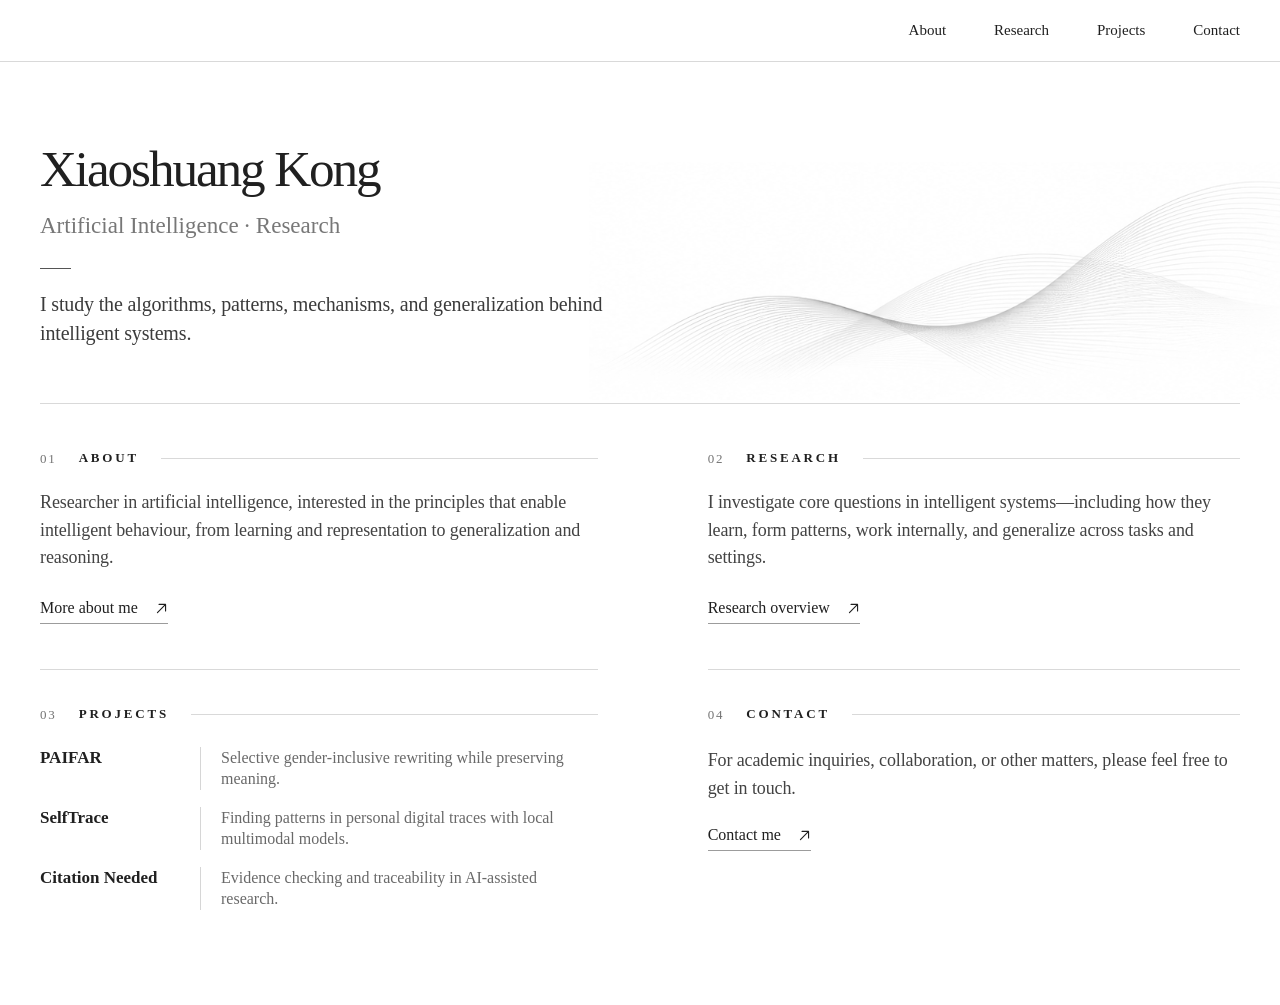
==== index.html @ 037ba8b3 "fix style" ====
<!DOCTYPE html>
<html lang="en">
<head>
  <meta charset="UTF-8">
  <meta name="viewport" content="width=device-width, initial-scale=1">
  <meta name="color-scheme" content="light">
  <meta name="theme-color" content="#ffffff">
  <meta name="description" content="Xiaoshuang Kong — Artificial Intelligence researcher interested in reasoning, learning, optimisation, and the mechanisms behind intelligent systems.">
  <meta property="og:title" content="Xiaoshuang Kong — AI Research">
  <meta property="og:description" content="Algorithms, learning, reasoning, and generalization.">
  <meta property="og:type" content="website">
  <meta property="og:url" content="https://xskongai.github.io/">
  <link rel="canonical" href="https://xskongai.github.io/">
  <title>Xiaoshuang Kong · AI Research</title>
  <style>
    /* One-file Github Pages site. Visual design follows the supplied reference. */
    :root { color-scheme: light; --ink:#202020; --soft:#606060; --muted:#858585; --line:#d9d9d9; --inner:1400px; }
    *, *::before, *::after { box-sizing: border-box; }
    html { scroll-behavior:smooth; scroll-padding-top:86px; }
    body { margin:0; background:#fff; color:var(--ink); font-family:Georgia,"Times New Roman",Times,serif; -webkit-font-smoothing:antialiased; }
    a { color:inherit; text-decoration:none; }
    a:focus-visible { outline:2px solid #888; outline-offset:5px; }
    .shell { width:min(var(--inner),calc(100% - 80px)); margin-inline:auto; }
    .skip { position:absolute; z-index:10; top:-60px; left:20px; padding:8px 14px; background:#222; color:white; }
    .skip:focus {top:15px;}
    .header { border-bottom:1px solid var(--line); background:#fff; }
    .header-inner { min-height:61px; display:flex; align-items:center; justify-content:space-between; gap:32px; }
    .brand { font-size:19px; line-height:1.25; letter-spacing:-.026em; white-space:nowrap; }
    .nav { display:flex; align-items:center; gap:48px; }
    .nav a { font-size:15px; line-height:1.3; transition:color .15s ease; }
    .nav a:hover,.plain-link:hover { color:#777; }
    .hero { position:relative; isolation:isolate; height:341px; overflow:visible; padding-top:81px; }
    .hero-content { position:relative; z-index:1; max-width:620px; }
    .hero h1 { margin:0 0 15px; font-size:clamp(43px,4vw,54px); line-height:1.03; letter-spacing:-.041em; font-weight:400; }
    .hero-subtitle { margin:0; color:#777; font-size:23px; line-height:1.32; }
    .hero-stroke { display:block; width:31px; border-top:1px solid #555; margin:27px 0 21px; }
    .hero-description { margin:0; max-width:600px; font-size:20px; line-height:1.47; letter-spacing:-.008em; color:#3b3b3b; }
    .hero-art { position:absolute; pointer-events:none; z-index:0; width:54vw; right:calc(50% - 50vw); bottom:3px; }
    .hero-art img { width:100%; height:auto; display:block; }
    .overview { display:grid; grid-template-columns:minmax(0,1fr) minmax(0,1fr); column-gap:110px; grid-template-columns:minmax(0,1.0476fr) minmax(0,1fr); border-top:1px solid var(--line); }
    .section { min-width:0; border-bottom:1px solid var(--line); padding:44px 0 42px; min-height:266px; scroll-margin-top:30px; }
    .section-heading { display:flex; gap:22px; align-items:center; margin:0 0 21px; min-height:20px; }
    .section-number { font-size:13px; letter-spacing:.14em; color:#747474; font-weight:400; line-height:1; white-space:nowrap; }
    .section-title { font-size:13px; letter-spacing:.215em; font-weight:600; line-height:1.5; white-space:nowrap; }
    .section-rule { height:1px; background:var(--line); flex:1; min-width:15px; }
    .section-description { margin:0; color:#434343; font-size:18px; line-height:1.54; letter-spacing:-.006em; max-width:590px; }
    .plain-link { display:inline-flex; align-items:center; gap:17px; font-size:16px; border-bottom:1px solid #9c9c9c; padding:0 0 3px; line-height:1.4; transition:color .16s ease; }
    .plain-link svg { width:13px; height:13px; stroke-width:1.4; }
    .more-link { margin-top:25px; }
    .projects { min-height:215px; padding-top:34px; padding-bottom:25px; }
    .contact { min-height:215px; padding-top:34px; padding-bottom:25px; }
    .projects .section-heading,.contact .section-heading { margin-bottom:23px; }
    .project-list { list-style:none; margin:0; padding:0; display:grid; gap:17px; }
    .project { display:grid; grid-template-columns:143px minmax(0,1fr); align-items:baseline; gap:17px; }
    .project-name { font-size:17px; line-height:1.24; font-weight:600; white-space:nowrap; }
    .project-name a:hover { text-decoration:underline; text-underline-offset:3px; }
    .project-description { border-left:1px solid #d6d6d6; padding-left:20px; font-size:16px; color:#696969; line-height:1.34; }
    .contact .section-description { max-width:530px; }
    .contact .more-link { margin-top:22px; }
    .projects, .contact { border-bottom:0; }
    main { padding-bottom:70px; }
    @media (min-width:1440px) { .shell { width:min(var(--inner),calc(100% - 96px)); } }
    @media (max-width:1100px) {
      .overview { column-gap:58px; }
      .project { grid-template-columns: 120px minmax(0,1fr); gap:12px; }
      .project-description { padding-left:13px; }
      .hero-art { right:calc(50% - 50vw); width:54vw; }
    }
    @media (max-width:800px) {
      .shell { width:calc(100% - 52px); }
      .header-inner { min-height:65px; }
      .nav { gap:22px; }
      .hero { height:auto; min-height:355px; padding:74px 0 50px; }
      .hero h1 { font-size:clamp(38px,6vw,50px); }
      .hero { overflow:hidden; }
      .hero-art { bottom:3px; width:83%; height:200px; right:-26%; opacity:.7; }
      .hero-art img { height:100%; object-fit:fill; }
      .hero-description { max-width:520px; }
      .overview { grid-template-columns:1fr; }
      .section { min-height:0; padding:32px 0 34px; }
      .projects,.contact { min-height:0; }
      .project { grid-template-columns:150px minmax(0,1fr); }
      main { padding-bottom:30px; }
    }
    @media (max-width:520px) {
      .shell { width:calc(100% - 36px); }
      .header-inner { min-height:60px; align-items:flex-start; flex-direction:column; gap:14px; padding-block:13px; }
      .brand { font-size:18px; }
      .nav { width:100%; justify-content:space-between; gap:10px; }
      .nav a { font-size:13px; }
      .hero { min-height:330px; padding-top:57px; padding-bottom:50px; }
      .hero h1 { font-size:42px; margin-bottom:10px; }
      .hero-subtitle { font-size:19px; }
      .hero-stroke { margin:23px 0 19px; }
      .hero-description { font-size:17px; max-width:315px; line-height:1.5; }
      .hero-art { height:155px; width:100%; bottom:-28px; right:-43%; opacity:.6; }
      .section { padding:30px 0 35px; }
      .section-heading { gap:15px; margin-bottom:20px; }
      .section-title { font-size:11px; letter-spacing:.16em; }
      .section-number { font-size:12px; }
      .section-description { font-size:17px; }
      .plain-link { font-size:15px; }
      .projects .section-heading,.contact .section-heading { margin-bottom:22px; }
      .project { grid-template-columns:120px minmax(0,1fr); gap:10px; }
      .project-name { font-size:15px; white-space:normal; }
      .project-description { font-size:14px; padding-left:10px; }
      .project-list { gap:18px; }

    }
    @media (prefers-reduced-motion: reduce) { html { scroll-behavior:auto; } }
  </style>
</head>
<body id="top">
  <a class="skip" href="#main">Skip to content</a>
  <header class="header">
    <div class="shell header-inner">
      <a class="brand" href="#top" aria-label="Back to top"></a>
      <nav class="nav" aria-label="Main navigation">
        <a href="#about">About</a>
        <a href="#research">Research</a>
        <a href="#projects">Projects</a>
        <a href="#contact">Contact</a>
      </nav>
    </div>
  </header>
  <main id="main" class="shell">
    <section class="hero" aria-labelledby="hero-title">
      <div class="hero-art" aria-hidden="true"><img src="[data-uri]" alt=""></div>
      <div class="hero-content">
        <h1 id="hero-title">Xiaoshuang Kong</h1>
        <p class="hero-subtitle">Artificial Intelligence · Research</p>
        <span class="hero-stroke" aria-hidden="true"></span>
        <p class="hero-description">I study the algorithms, patterns, mechanisms, and generalization behind intelligent systems.</p>
      </div>
    </section>
    <div class="overview">
      <section id="about" class="section" aria-labelledby="about-title">
        <h2 class="section-heading" id="about-title"><span class="section-number">01</span><span class="section-title">ABOUT</span><span class="section-rule" aria-hidden="true"></span></h2>
        <p class="section-description">Researcher in artificial intelligence, interested in the principles that enable intelligent behaviour, from learning and representation to generalization and reasoning.</p>
        <a class="plain-link more-link" href="https://github.com/xskongai" target="_blank" rel="noopener noreferrer">More about me <svg xmlns="http://www.w3.org/2000/svg" viewBox="0 0 16 16" aria-hidden="true" fill="none" stroke="currentColor" stroke-linecap="round" stroke-linejoin="round"><path d="M3 13 13 3M5 3h8v8"/></svg></a>
      </section>
      <section id="research" class="section" aria-labelledby="research-title">
        <h2 class="section-heading" id="research-title"><span class="section-number">02</span><span class="section-title">RESEARCH</span><span class="section-rule" aria-hidden="true"></span></h2>
        <p class="section-description">I investigate core questions in intelligent systems—including how they learn, form patterns, work internally, and generalize across tasks and settings.</p>
        <a class="plain-link more-link" href="https://github.com/xskongai?tab=repositories" target="_blank" rel="noopener noreferrer">Research overview <svg xmlns="http://www.w3.org/2000/svg" viewBox="0 0 16 16" aria-hidden="true" fill="none" stroke="currentColor" stroke-linecap="round" stroke-linejoin="round"><path d="M3 13 13 3M5 3h8v8"/></svg></a>
      </section>
      <section id="projects" class="section projects" aria-labelledby="projects-title">
        <h2 class="section-heading" id="projects-title"><span class="section-number">03</span><span class="section-title">PROJECTS</span><span class="section-rule" aria-hidden="true"></span></h2>
        <ul class="project-list">
          <li class="project"><span class="project-name"><a href="https://github.com/Unit-for-Inclusive-AI/PAIFAR-Chinese_Gender_Bias" target="_blank" rel="noopener noreferrer">PAIFAR</a></span><span class="project-description">Selective gender-inclusive rewriting while preserving meaning.</span></li>
          <li class="project"><span class="project-name">SelfTrace</span><span class="project-description">Finding patterns in personal digital traces with local multimodal models.</span></li>
          <li class="project"><span class="project-name">Citation Needed</span><span class="project-description">Evidence checking and traceability in AI-assisted research.</span></li>
        </ul>
      </section>
      <section id="contact" class="section contact" aria-labelledby="contact-title">
        <h2 class="section-heading" id="contact-title"><span class="section-number">04</span><span class="section-title">CONTACT</span><span class="section-rule" aria-hidden="true"></span></h2>
        <p class="section-description">For academic inquiries, collaboration, or other matters, please feel free to get in touch.</p>
        <a class="plain-link more-link" href="https://github.com/xskongai" target="_blank" rel="noopener noreferrer">Contact me <svg xmlns="http://www.w3.org/2000/svg" viewBox="0 0 16 16" aria-hidden="true" fill="none" stroke="currentColor" stroke-linecap="round" stroke-linejoin="round"><path d="M3 13 13 3M5 3h8v8"/></svg></a>
      </section>
    </div>
  </main>
</body>
</html>
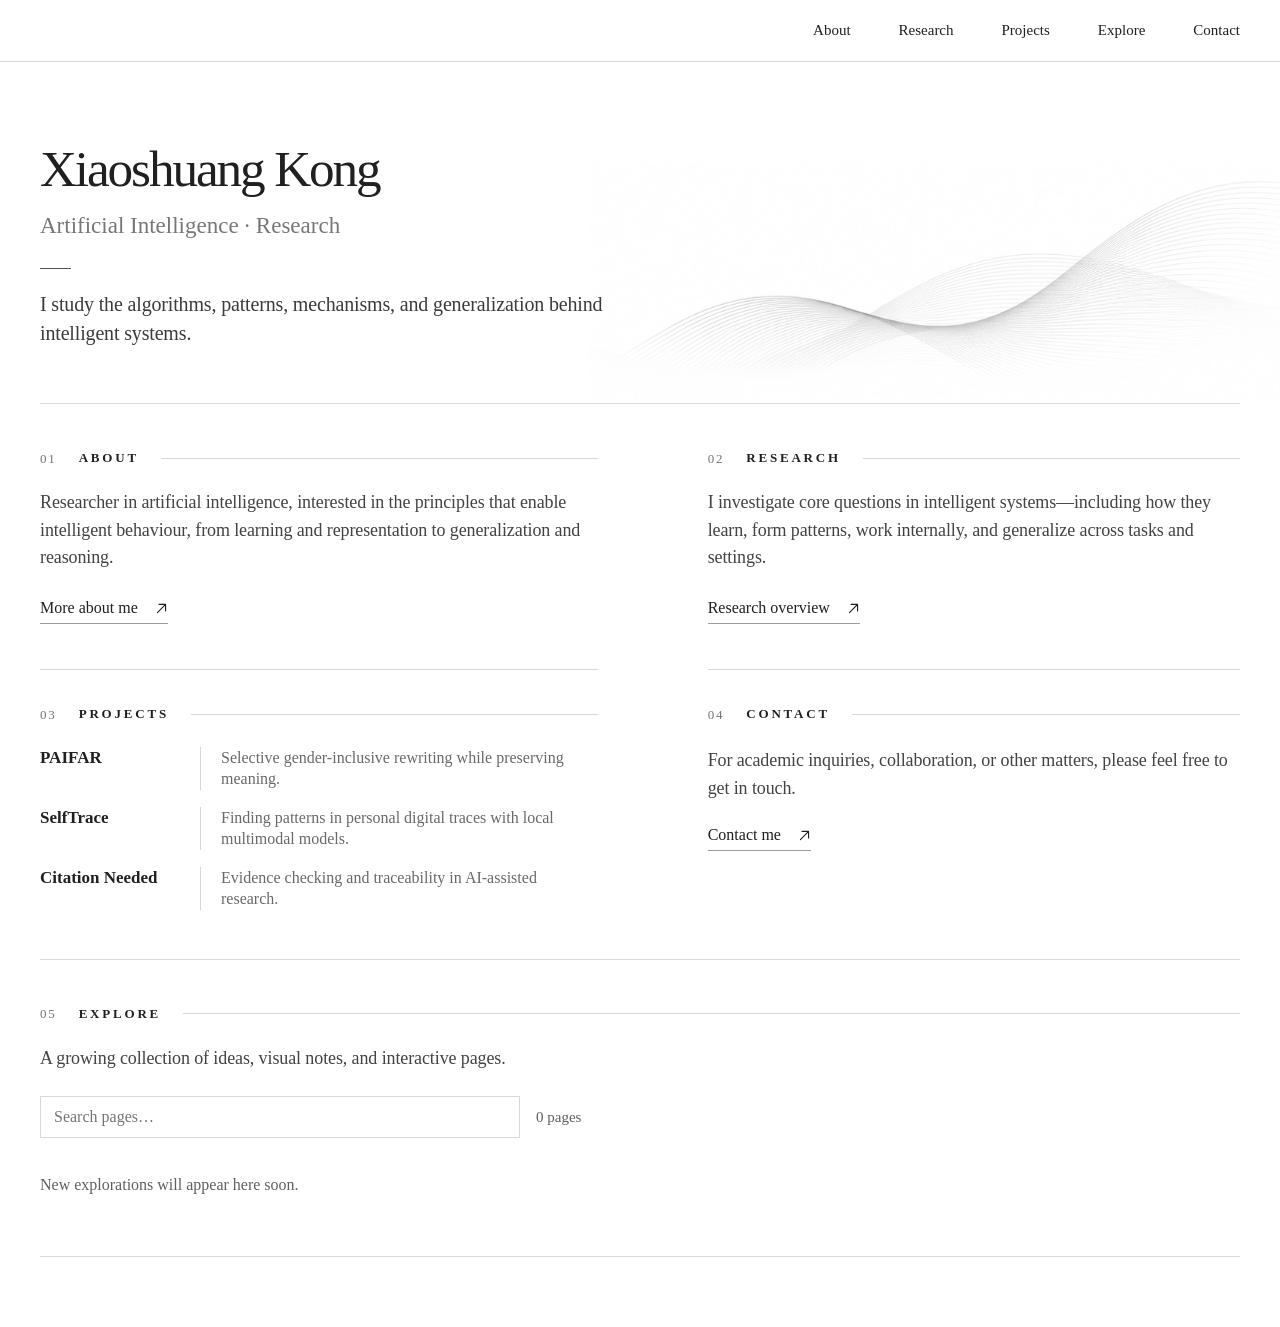
==== commit 7b5f4783: "add label explore" ====
--- a/index.html
+++ b/index.html
@@ -108,6 +108,19 @@
 
     }
     @media (prefers-reduced-motion: reduce) { html { scroll-behavior:auto; } }
+  
+    .explore { margin-top:24px; border-top:1px solid var(--line); min-height:0; }
+    .explore-tools { display:flex; gap:16px; align-items:center; margin:24px 0 18px; }
+    .explore-tools input { min-width:0; width:100%; max-width:480px; padding:11px 13px; border:1px solid var(--line); border-radius:0; font:inherit; color:var(--ink); background:#fff; }
+    .explore-status { color:var(--soft); font-size:15px; }
+    .explore-list { list-style:none; margin:0; padding:0; display:grid; grid-template-columns:repeat(2,minmax(0,1fr)); gap:0 48px; }
+    .explore-list li { border-top:1px solid var(--line); }
+    .explore-list a { display:flex; gap:18px; align-items:center; justify-content:space-between; padding:18px 0; font-size:18px; overflow-wrap:anywhere; }
+    .explore-list a:hover { color:#777; }
+    .explore-list small { display:block; color:var(--muted); font-size:13px; margin-top:7px; }
+    .explore-empty { color:var(--soft); line-height:1.6; }
+    @media(max-width:800px) { .explore-list { grid-template-columns:1fr; } }
+    @media(max-width:520px) { .nav { flex-wrap:wrap; } .nav a { font-size:12px; } }
   </style>
 </head>
 <body id="top">
@@ -119,6 +132,7 @@
         <a href="#about">About</a>
         <a href="#research">Research</a>
         <a href="#projects">Projects</a>
+        <a href="#explore">Explore</a>
         <a href="#contact">Contact</a>
       </nav>
     </div>
@@ -158,6 +172,15 @@
         <a class="plain-link more-link" href="https://github.com/xskongai" target="_blank" rel="noopener noreferrer">Contact me <svg xmlns="http://www.w3.org/2000/svg" viewBox="0 0 16 16" aria-hidden="true" fill="none" stroke="currentColor" stroke-linecap="round" stroke-linejoin="round"><path d="M3 13 13 3M5 3h8v8"/></svg></a>
       </section>
     </div>
+    <section id="explore" class="section explore" aria-labelledby="explore-title">
+      <h2 class="section-heading" id="explore-title"><span class="section-number">05</span><span class="section-title">EXPLORE</span><span class="section-rule" aria-hidden="true"></span></h2>
+      <p class="section-description">A growing collection of ideas, visual notes, and interactive pages.</p>
+      <div class="explore-tools"><input id="explore-search" type="search" aria-label="Search Explore pages" placeholder="Search pages…" autocomplete="off"><span id="explore-status" class="explore-status" role="status" aria-live="polite">Loading…</span></div>
+      <ul id="explore-list" class="explore-list"></ul>
+      <p id="explore-empty" class="explore-empty" hidden></p>
+      <noscript>Enable JavaScript to load this collection.</noscript>
+    </section>
   </main>
+  <script src="explore.js" defer></script>
 </body>
 </html>
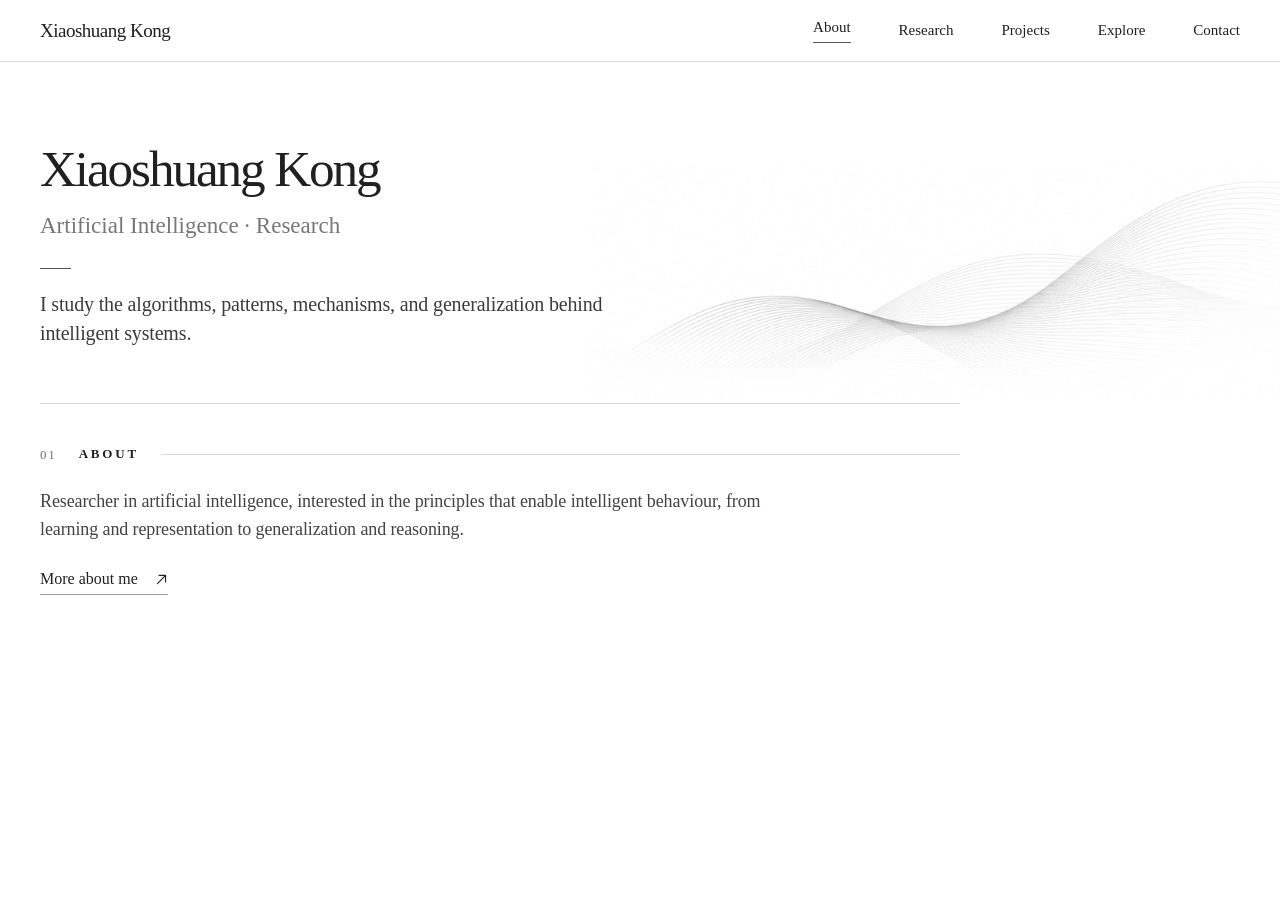
==== commit d5c33477: "split the entire page innto respective pages" ====
--- a/index.html
+++ b/index.html
@@ -4,183 +4,24 @@
   <meta charset="UTF-8">
   <meta name="viewport" content="width=device-width, initial-scale=1">
   <meta name="color-scheme" content="light">
-  <meta name="theme-color" content="#ffffff">
-  <meta name="description" content="Xiaoshuang Kong — Artificial Intelligence researcher interested in reasoning, learning, optimisation, and the mechanisms behind intelligent systems.">
-  <meta property="og:title" content="Xiaoshuang Kong — AI Research">
-  <meta property="og:description" content="Algorithms, learning, reasoning, and generalization.">
-  <meta property="og:type" content="website">
-  <meta property="og:url" content="https://xskongai.github.io/">
-  <link rel="canonical" href="https://xskongai.github.io/">
-  <title>Xiaoshuang Kong · AI Research</title>
-  <style>
-    /* One-file Github Pages site. Visual design follows the supplied reference. */
-    :root { color-scheme: light; --ink:#202020; --soft:#606060; --muted:#858585; --line:#d9d9d9; --inner:1400px; }
-    *, *::before, *::after { box-sizing: border-box; }
-    html { scroll-behavior:smooth; scroll-padding-top:86px; }
-    body { margin:0; background:#fff; color:var(--ink); font-family:Georgia,"Times New Roman",Times,serif; -webkit-font-smoothing:antialiased; }
-    a { color:inherit; text-decoration:none; }
-    a:focus-visible { outline:2px solid #888; outline-offset:5px; }
-    .shell { width:min(var(--inner),calc(100% - 80px)); margin-inline:auto; }
-    .skip { position:absolute; z-index:10; top:-60px; left:20px; padding:8px 14px; background:#222; color:white; }
-    .skip:focus {top:15px;}
-    .header { border-bottom:1px solid var(--line); background:#fff; }
-    .header-inner { min-height:61px; display:flex; align-items:center; justify-content:space-between; gap:32px; }
-    .brand { font-size:19px; line-height:1.25; letter-spacing:-.026em; white-space:nowrap; }
-    .nav { display:flex; align-items:center; gap:48px; }
-    .nav a { font-size:15px; line-height:1.3; transition:color .15s ease; }
-    .nav a:hover,.plain-link:hover { color:#777; }
-    .hero { position:relative; isolation:isolate; height:341px; overflow:visible; padding-top:81px; }
-    .hero-content { position:relative; z-index:1; max-width:620px; }
-    .hero h1 { margin:0 0 15px; font-size:clamp(43px,4vw,54px); line-height:1.03; letter-spacing:-.041em; font-weight:400; }
-    .hero-subtitle { margin:0; color:#777; font-size:23px; line-height:1.32; }
-    .hero-stroke { display:block; width:31px; border-top:1px solid #555; margin:27px 0 21px; }
-    .hero-description { margin:0; max-width:600px; font-size:20px; line-height:1.47; letter-spacing:-.008em; color:#3b3b3b; }
-    .hero-art { position:absolute; pointer-events:none; z-index:0; width:54vw; right:calc(50% - 50vw); bottom:3px; }
-    .hero-art img { width:100%; height:auto; display:block; }
-    .overview { display:grid; grid-template-columns:minmax(0,1fr) minmax(0,1fr); column-gap:110px; grid-template-columns:minmax(0,1.0476fr) minmax(0,1fr); border-top:1px solid var(--line); }
-    .section { min-width:0; border-bottom:1px solid var(--line); padding:44px 0 42px; min-height:266px; scroll-margin-top:30px; }
-    .section-heading { display:flex; gap:22px; align-items:center; margin:0 0 21px; min-height:20px; }
-    .section-number { font-size:13px; letter-spacing:.14em; color:#747474; font-weight:400; line-height:1; white-space:nowrap; }
-    .section-title { font-size:13px; letter-spacing:.215em; font-weight:600; line-height:1.5; white-space:nowrap; }
-    .section-rule { height:1px; background:var(--line); flex:1; min-width:15px; }
-    .section-description { margin:0; color:#434343; font-size:18px; line-height:1.54; letter-spacing:-.006em; max-width:590px; }
-    .plain-link { display:inline-flex; align-items:center; gap:17px; font-size:16px; border-bottom:1px solid #9c9c9c; padding:0 0 3px; line-height:1.4; transition:color .16s ease; }
-    .plain-link svg { width:13px; height:13px; stroke-width:1.4; }
-    .more-link { margin-top:25px; }
-    .projects { min-height:215px; padding-top:34px; padding-bottom:25px; }
-    .contact { min-height:215px; padding-top:34px; padding-bottom:25px; }
-    .projects .section-heading,.contact .section-heading { margin-bottom:23px; }
-    .project-list { list-style:none; margin:0; padding:0; display:grid; gap:17px; }
-    .project { display:grid; grid-template-columns:143px minmax(0,1fr); align-items:baseline; gap:17px; }
-    .project-name { font-size:17px; line-height:1.24; font-weight:600; white-space:nowrap; }
-    .project-name a:hover { text-decoration:underline; text-underline-offset:3px; }
-    .project-description { border-left:1px solid #d6d6d6; padding-left:20px; font-size:16px; color:#696969; line-height:1.34; }
-    .contact .section-description { max-width:530px; }
-    .contact .more-link { margin-top:22px; }
-    .projects, .contact { border-bottom:0; }
-    main { padding-bottom:70px; }
-    @media (min-width:1440px) { .shell { width:min(var(--inner),calc(100% - 96px)); } }
-    @media (max-width:1100px) {
-      .overview { column-gap:58px; }
-      .project { grid-template-columns: 120px minmax(0,1fr); gap:12px; }
-      .project-description { padding-left:13px; }
-      .hero-art { right:calc(50% - 50vw); width:54vw; }
-    }
-    @media (max-width:800px) {
-      .shell { width:calc(100% - 52px); }
-      .header-inner { min-height:65px; }
-      .nav { gap:22px; }
-      .hero { height:auto; min-height:355px; padding:74px 0 50px; }
-      .hero h1 { font-size:clamp(38px,6vw,50px); }
-      .hero { overflow:hidden; }
-      .hero-art { bottom:3px; width:83%; height:200px; right:-26%; opacity:.7; }
-      .hero-art img { height:100%; object-fit:fill; }
-      .hero-description { max-width:520px; }
-      .overview { grid-template-columns:1fr; }
-      .section { min-height:0; padding:32px 0 34px; }
-      .projects,.contact { min-height:0; }
-      .project { grid-template-columns:150px minmax(0,1fr); }
-      main { padding-bottom:30px; }
-    }
-    @media (max-width:520px) {
-      .shell { width:calc(100% - 36px); }
-      .header-inner { min-height:60px; align-items:flex-start; flex-direction:column; gap:14px; padding-block:13px; }
-      .brand { font-size:18px; }
-      .nav { width:100%; justify-content:space-between; gap:10px; }
-      .nav a { font-size:13px; }
-      .hero { min-height:330px; padding-top:57px; padding-bottom:50px; }
-      .hero h1 { font-size:42px; margin-bottom:10px; }
-      .hero-subtitle { font-size:19px; }
-      .hero-stroke { margin:23px 0 19px; }
-      .hero-description { font-size:17px; max-width:315px; line-height:1.5; }
-      .hero-art { height:155px; width:100%; bottom:-28px; right:-43%; opacity:.6; }
-      .section { padding:30px 0 35px; }
-      .section-heading { gap:15px; margin-bottom:20px; }
-      .section-title { font-size:11px; letter-spacing:.16em; }
-      .section-number { font-size:12px; }
-      .section-description { font-size:17px; }
-      .plain-link { font-size:15px; }
-      .projects .section-heading,.contact .section-heading { margin-bottom:22px; }
-      .project { grid-template-columns:120px minmax(0,1fr); gap:10px; }
-      .project-name { font-size:15px; white-space:normal; }
-      .project-description { font-size:14px; padding-left:10px; }
-      .project-list { gap:18px; }
-
-    }
-    @media (prefers-reduced-motion: reduce) { html { scroll-behavior:auto; } }
-  
-    .explore { margin-top:24px; border-top:1px solid var(--line); min-height:0; }
-    .explore-tools { display:flex; gap:16px; align-items:center; margin:24px 0 18px; }
-    .explore-tools input { min-width:0; width:100%; max-width:480px; padding:11px 13px; border:1px solid var(--line); border-radius:0; font:inherit; color:var(--ink); background:#fff; }
-    .explore-status { color:var(--soft); font-size:15px; }
-    .explore-list { list-style:none; margin:0; padding:0; display:grid; grid-template-columns:repeat(2,minmax(0,1fr)); gap:0 48px; }
-    .explore-list li { border-top:1px solid var(--line); }
-    .explore-list a { display:flex; gap:18px; align-items:center; justify-content:space-between; padding:18px 0; font-size:18px; overflow-wrap:anywhere; }
-    .explore-list a:hover { color:#777; }
-    .explore-list small { display:block; color:var(--muted); font-size:13px; margin-top:7px; }
-    .explore-empty { color:var(--soft); line-height:1.6; }
-    @media(max-width:800px) { .explore-list { grid-template-columns:1fr; } }
-    @media(max-width:520px) { .nav { flex-wrap:wrap; } .nav a { font-size:12px; } }
-  </style>
+  <meta name="description" content="About — Xiaoshuang Kong, Artificial Intelligence Research.">
+  <title>About · Xiaoshuang Kong</title>
+  <link rel="stylesheet" href="style.css">
+  <script src="site.js" defer></script>
 </head>
-<body id="top">
+<body data-page="about">
   <a class="skip" href="#main">Skip to content</a>
-  <header class="header">
-    <div class="shell header-inner">
-      <a class="brand" href="#top" aria-label="Back to top"></a>
-      <nav class="nav" aria-label="Main navigation">
-        <a href="#about">About</a>
-        <a href="#research">Research</a>
-        <a href="#projects">Projects</a>
-        <a href="#explore">Explore</a>
-        <a href="#contact">Contact</a>
-      </nav>
-    </div>
-  </header>
+  <header id="site-header" class="header"></header>
   <main id="main" class="shell">
-    <section class="hero" aria-labelledby="hero-title">
-      <div class="hero-art" aria-hidden="true"><img src="[data-uri]" alt=""></div>
-      <div class="hero-content">
-        <h1 id="hero-title">Xiaoshuang Kong</h1>
-        <p class="hero-subtitle">Artificial Intelligence · Research</p>
-        <span class="hero-stroke" aria-hidden="true"></span>
-        <p class="hero-description">I study the algorithms, patterns, mechanisms, and generalization behind intelligent systems.</p>
-      </div>
-    </section>
-    <div class="overview">
-      <section id="about" class="section" aria-labelledby="about-title">
+    <div id="site-intro"></div>
+    <div class="page-content">
+    <section id="about" class="section" aria-labelledby="about-title">
         <h2 class="section-heading" id="about-title"><span class="section-number">01</span><span class="section-title">ABOUT</span><span class="section-rule" aria-hidden="true"></span></h2>
         <p class="section-description">Researcher in artificial intelligence, interested in the principles that enable intelligent behaviour, from learning and representation to generalization and reasoning.</p>
         <a class="plain-link more-link" href="https://github.com/xskongai" target="_blank" rel="noopener noreferrer">More about me <svg xmlns="http://www.w3.org/2000/svg" viewBox="0 0 16 16" aria-hidden="true" fill="none" stroke="currentColor" stroke-linecap="round" stroke-linejoin="round"><path d="M3 13 13 3M5 3h8v8"/></svg></a>
       </section>
-      <section id="research" class="section" aria-labelledby="research-title">
-        <h2 class="section-heading" id="research-title"><span class="section-number">02</span><span class="section-title">RESEARCH</span><span class="section-rule" aria-hidden="true"></span></h2>
-        <p class="section-description">I investigate core questions in intelligent systems—including how they learn, form patterns, work internally, and generalize across tasks and settings.</p>
-        <a class="plain-link more-link" href="https://github.com/xskongai?tab=repositories" target="_blank" rel="noopener noreferrer">Research overview <svg xmlns="http://www.w3.org/2000/svg" viewBox="0 0 16 16" aria-hidden="true" fill="none" stroke="currentColor" stroke-linecap="round" stroke-linejoin="round"><path d="M3 13 13 3M5 3h8v8"/></svg></a>
-      </section>
-      <section id="projects" class="section projects" aria-labelledby="projects-title">
-        <h2 class="section-heading" id="projects-title"><span class="section-number">03</span><span class="section-title">PROJECTS</span><span class="section-rule" aria-hidden="true"></span></h2>
-        <ul class="project-list">
-          <li class="project"><span class="project-name"><a href="https://github.com/Unit-for-Inclusive-AI/PAIFAR-Chinese_Gender_Bias" target="_blank" rel="noopener noreferrer">PAIFAR</a></span><span class="project-description">Selective gender-inclusive rewriting while preserving meaning.</span></li>
-          <li class="project"><span class="project-name">SelfTrace</span><span class="project-description">Finding patterns in personal digital traces with local multimodal models.</span></li>
-          <li class="project"><span class="project-name">Citation Needed</span><span class="project-description">Evidence checking and traceability in AI-assisted research.</span></li>
-        </ul>
-      </section>
-      <section id="contact" class="section contact" aria-labelledby="contact-title">
-        <h2 class="section-heading" id="contact-title"><span class="section-number">04</span><span class="section-title">CONTACT</span><span class="section-rule" aria-hidden="true"></span></h2>
-        <p class="section-description">For academic inquiries, collaboration, or other matters, please feel free to get in touch.</p>
-        <a class="plain-link more-link" href="https://github.com/xskongai" target="_blank" rel="noopener noreferrer">Contact me <svg xmlns="http://www.w3.org/2000/svg" viewBox="0 0 16 16" aria-hidden="true" fill="none" stroke="currentColor" stroke-linecap="round" stroke-linejoin="round"><path d="M3 13 13 3M5 3h8v8"/></svg></a>
-      </section>
     </div>
-    <section id="explore" class="section explore" aria-labelledby="explore-title">
-      <h2 class="section-heading" id="explore-title"><span class="section-number">05</span><span class="section-title">EXPLORE</span><span class="section-rule" aria-hidden="true"></span></h2>
-      <p class="section-description">A growing collection of ideas, visual notes, and interactive pages.</p>
-      <div class="explore-tools"><input id="explore-search" type="search" aria-label="Search Explore pages" placeholder="Search pages…" autocomplete="off"><span id="explore-status" class="explore-status" role="status" aria-live="polite">Loading…</span></div>
-      <ul id="explore-list" class="explore-list"></ul>
-      <p id="explore-empty" class="explore-empty" hidden></p>
-      <noscript>Enable JavaScript to load this collection.</noscript>
-    </section>
+    <noscript><p><a href="index.html">About</a> · <a href="research.html">Research</a> · <a href="projects.html">Projects</a> · <a href="explore.html">Explore</a> · <a href="contact.html">Contact</a></p></noscript>
   </main>
-  <script src="explore.js" defer></script>
 </body>
 </html>
--- a/style.css
+++ b/style.css
@@ -0,0 +1,120 @@
+
+    /* One-file Github Pages site. Visual design follows the supplied reference. */
+    :root { color-scheme: light; --ink:#202020; --soft:#606060; --muted:#858585; --line:#d9d9d9; --inner:1400px; }
+    *, *::before, *::after { box-sizing: border-box; }
+    html { scroll-behavior:smooth; scroll-padding-top:86px; }
+    body { margin:0; background:#fff; color:var(--ink); font-family:Georgia,"Times New Roman",Times,serif; -webkit-font-smoothing:antialiased; }
+    a { color:inherit; text-decoration:none; }
+    a:focus-visible { outline:2px solid #888; outline-offset:5px; }
+    .shell { width:min(var(--inner),calc(100% - 80px)); margin-inline:auto; }
+    .skip { position:absolute; z-index:10; top:-60px; left:20px; padding:8px 14px; background:#222; color:white; }
+    .skip:focus {top:15px;}
+    .header { border-bottom:1px solid var(--line); background:#fff; }
+    .header-inner { min-height:61px; display:flex; align-items:center; justify-content:space-between; gap:32px; }
+    .brand { font-size:19px; line-height:1.25; letter-spacing:-.026em; white-space:nowrap; }
+    .nav { display:flex; align-items:center; gap:48px; }
+    .nav a { font-size:15px; line-height:1.3; transition:color .15s ease; }
+    .nav a:hover,.plain-link:hover { color:#777; }
+    .hero { position:relative; isolation:isolate; height:341px; overflow:visible; padding-top:81px; }
+    .hero-content { position:relative; z-index:1; max-width:620px; }
+    .hero h1 { margin:0 0 15px; font-size:clamp(43px,4vw,54px); line-height:1.03; letter-spacing:-.041em; font-weight:400; }
+    .hero-subtitle { margin:0; color:#777; font-size:23px; line-height:1.32; }
+    .hero-stroke { display:block; width:31px; border-top:1px solid #555; margin:27px 0 21px; }
+    .hero-description { margin:0; max-width:600px; font-size:20px; line-height:1.47; letter-spacing:-.008em; color:#3b3b3b; }
+    .hero-art { position:absolute; pointer-events:none; z-index:0; width:54vw; right:calc(50% - 50vw); bottom:3px; }
+    .hero-art img { width:100%; height:auto; display:block; }
+    .overview { display:grid; grid-template-columns:minmax(0,1fr) minmax(0,1fr); column-gap:110px; grid-template-columns:minmax(0,1.0476fr) minmax(0,1fr); border-top:1px solid var(--line); }
+    .section { min-width:0; border-bottom:1px solid var(--line); padding:44px 0 42px; min-height:266px; scroll-margin-top:30px; }
+    .section-heading { display:flex; gap:22px; align-items:center; margin:0 0 21px; min-height:20px; }
+    .section-number { font-size:13px; letter-spacing:.14em; color:#747474; font-weight:400; line-height:1; white-space:nowrap; }
+    .section-title { font-size:13px; letter-spacing:.215em; font-weight:600; line-height:1.5; white-space:nowrap; }
+    .section-rule { height:1px; background:var(--line); flex:1; min-width:15px; }
+    .section-description { margin:0; color:#434343; font-size:18px; line-height:1.54; letter-spacing:-.006em; max-width:590px; }
+    .plain-link { display:inline-flex; align-items:center; gap:17px; font-size:16px; border-bottom:1px solid #9c9c9c; padding:0 0 3px; line-height:1.4; transition:color .16s ease; }
+    .plain-link svg { width:13px; height:13px; stroke-width:1.4; }
+    .more-link { margin-top:25px; }
+    .projects { min-height:215px; padding-top:34px; padding-bottom:25px; }
+    .contact { min-height:215px; padding-top:34px; padding-bottom:25px; }
+    .projects .section-heading,.contact .section-heading { margin-bottom:23px; }
+    .project-list { list-style:none; margin:0; padding:0; display:grid; gap:17px; }
+    .project { display:grid; grid-template-columns:143px minmax(0,1fr); align-items:baseline; gap:17px; }
+    .project-name { font-size:17px; line-height:1.24; font-weight:600; white-space:nowrap; }
+    .project-name a:hover { text-decoration:underline; text-underline-offset:3px; }
+    .project-description { border-left:1px solid #d6d6d6; padding-left:20px; font-size:16px; color:#696969; line-height:1.34; }
+    .contact .section-description { max-width:530px; }
+    .contact .more-link { margin-top:22px; }
+    .projects, .contact { border-bottom:0; }
+    main { padding-bottom:70px; }
+    @media (min-width:1440px) { .shell { width:min(var(--inner),calc(100% - 96px)); } }
+    @media (max-width:1100px) {
+      .overview { column-gap:58px; }
+      .project { grid-template-columns: 120px minmax(0,1fr); gap:12px; }
+      .project-description { padding-left:13px; }
+      .hero-art { right:calc(50% - 50vw); width:54vw; }
+    }
+    @media (max-width:800px) {
+      .shell { width:calc(100% - 52px); }
+      .header-inner { min-height:65px; }
+      .nav { gap:22px; }
+      .hero { height:auto; min-height:355px; padding:74px 0 50px; }
+      .hero h1 { font-size:clamp(38px,6vw,50px); }
+      .hero { overflow:hidden; }
+      .hero-art { bottom:3px; width:83%; height:200px; right:-26%; opacity:.7; }
+      .hero-art img { height:100%; object-fit:fill; }
+      .hero-description { max-width:520px; }
+      .overview { grid-template-columns:1fr; }
+      .section { min-height:0; padding:32px 0 34px; }
+      .projects,.contact { min-height:0; }
+      .project { grid-template-columns:150px minmax(0,1fr); }
+      main { padding-bottom:30px; }
+    }
+    @media (max-width:520px) {
+      .shell { width:calc(100% - 36px); }
+      .header-inner { min-height:60px; align-items:flex-start; flex-direction:column; gap:14px; padding-block:13px; }
+      .brand { font-size:18px; }
+      .nav { width:100%; justify-content:space-between; gap:10px; }
+      .nav a { font-size:13px; }
+      .hero { min-height:330px; padding-top:57px; padding-bottom:50px; }
+      .hero h1 { font-size:42px; margin-bottom:10px; }
+      .hero-subtitle { font-size:19px; }
+      .hero-stroke { margin:23px 0 19px; }
+      .hero-description { font-size:17px; max-width:315px; line-height:1.5; }
+      .hero-art { height:155px; width:100%; bottom:-28px; right:-43%; opacity:.6; }
+      .section { padding:30px 0 35px; }
+      .section-heading { gap:15px; margin-bottom:20px; }
+      .section-title { font-size:11px; letter-spacing:.16em; }
+      .section-number { font-size:12px; }
+      .section-description { font-size:17px; }
+      .plain-link { font-size:15px; }
+      .projects .section-heading,.contact .section-heading { margin-bottom:22px; }
+      .project { grid-template-columns:120px minmax(0,1fr); gap:10px; }
+      .project-name { font-size:15px; white-space:normal; }
+      .project-description { font-size:14px; padding-left:10px; }
+      .project-list { gap:18px; }
+
+    }
+    @media (prefers-reduced-motion: reduce) { html { scroll-behavior:auto; } }
+  
+    .explore { margin-top:24px; border-top:1px solid var(--line); min-height:0; }
+    .explore-tools { display:flex; gap:16px; align-items:center; margin:24px 0 18px; }
+    .explore-tools input { min-width:0; width:100%; max-width:480px; padding:11px 13px; border:1px solid var(--line); border-radius:0; font:inherit; color:var(--ink); background:#fff; }
+    .explore-status { color:var(--soft); font-size:15px; }
+    .explore-list { list-style:none; margin:0; padding:0; display:grid; grid-template-columns:repeat(2,minmax(0,1fr)); gap:0 48px; }
+    .explore-list li { border-top:1px solid var(--line); }
+    .explore-list a { display:flex; gap:18px; align-items:center; justify-content:space-between; padding:18px 0; font-size:18px; overflow-wrap:anywhere; }
+    .explore-list a:hover { color:#777; }
+    .explore-list small { display:block; color:var(--muted); font-size:13px; margin-top:7px; }
+    .explore-empty { color:var(--soft); line-height:1.6; }
+    @media(max-width:800px) { .explore-list { grid-template-columns:1fr; } }
+    @media(max-width:520px) { .nav { flex-wrap:wrap; } .nav a { font-size:12px; } }
+  
+.explore { margin-top:64px; } .explore h1 { margin:0 0 16px; font-weight:400; font-size:48px; letter-spacing:-.03em; }
+
+.nav a[aria-current="page"] { color:#202020; border-bottom:1px solid #555; padding-bottom:4px; }
+.page-content { max-width:920px; }
+.page-content .section { min-height:0; border-bottom:0; border-top:1px solid var(--line); padding:40px 0; }
+.page-content .section-description { max-width:760px; }
+.page-content .explore { margin-top:0; }
+.page-content .project-list { gap:24px; }
+.page-content .section-heading { margin-bottom:24px; }
+@media(max-width:520px) { .nav { flex-wrap:wrap; } .nav a {font-size:12px;} }
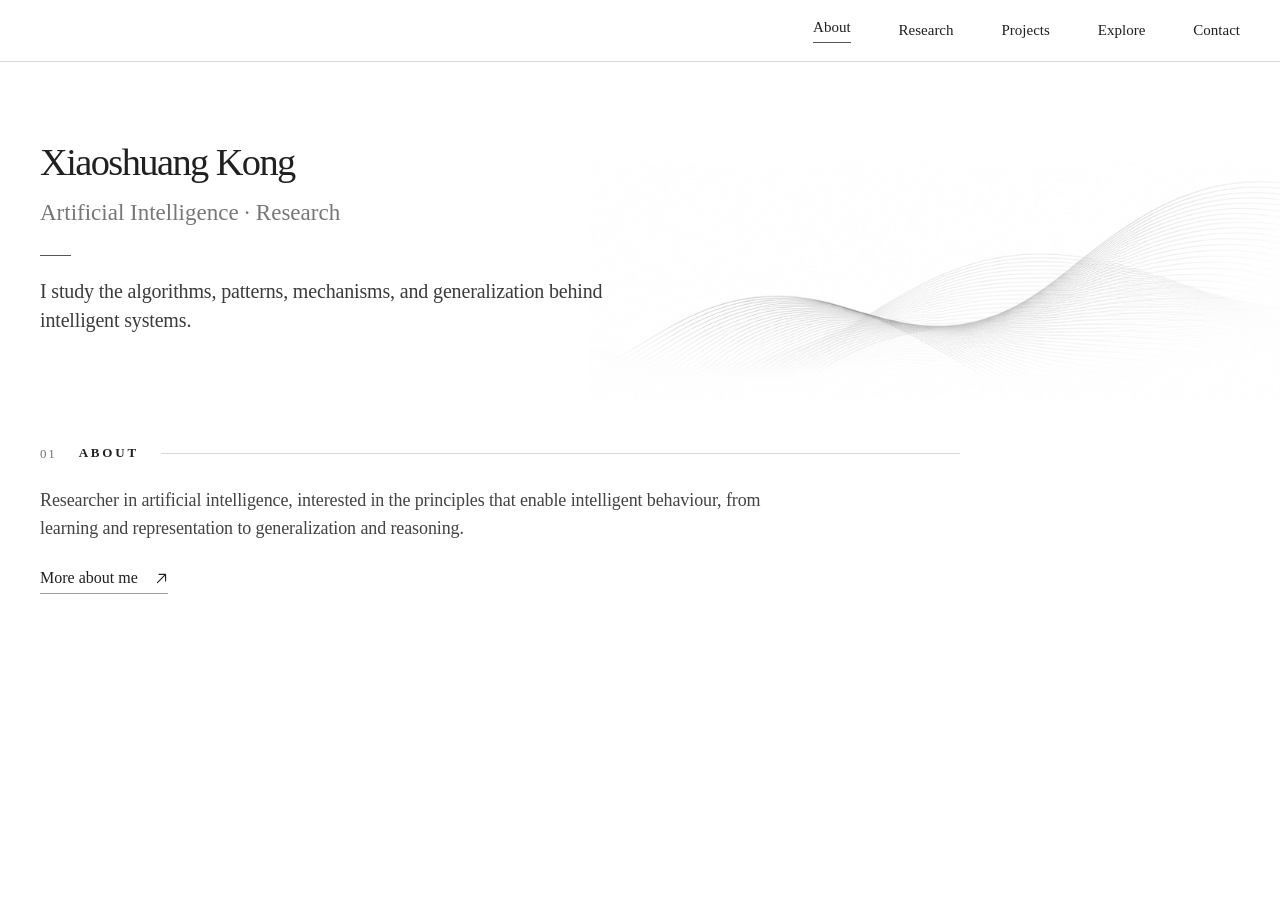
==== commit 54ac4bfe: "optimize layout" ====
--- a/index.html
+++ b/index.html
@@ -6,8 +6,8 @@
   <meta name="color-scheme" content="light">
   <meta name="description" content="About — Xiaoshuang Kong, Artificial Intelligence Research.">
   <title>About · Xiaoshuang Kong</title>
-  <link rel="stylesheet" href="style.css">
-  <script src="site.js" defer></script>
+  <link rel="stylesheet" href="style.css?v=20261107-5">
+  <script src="site.js?v=20261107-5" defer></script>
 </head>
 <body data-page="about">
   <a class="skip" href="#main">Skip to content</a>
--- a/style.css
+++ b/style.css
@@ -17,7 +17,7 @@
     .nav a:hover,.plain-link:hover { color:#777; }
     .hero { position:relative; isolation:isolate; height:341px; overflow:visible; padding-top:81px; }
     .hero-content { position:relative; z-index:1; max-width:620px; }
-    .hero h1 { margin:0 0 15px; font-size:clamp(43px,4vw,54px); line-height:1.03; letter-spacing:-.041em; font-weight:400; }
+    .hero h1 { margin:0 0 15px; font-size:clamp(32px,3vw,40px); line-height:1.03; letter-spacing:-.041em; font-weight:400; }
     .hero-subtitle { margin:0; color:#777; font-size:23px; line-height:1.32; }
     .hero-stroke { display:block; width:31px; border-top:1px solid #555; margin:27px 0 21px; }
     .hero-description { margin:0; max-width:600px; font-size:20px; line-height:1.47; letter-spacing:-.008em; color:#3b3b3b; }
@@ -57,7 +57,7 @@
       .header-inner { min-height:65px; }
       .nav { gap:22px; }
       .hero { height:auto; min-height:355px; padding:74px 0 50px; }
-      .hero h1 { font-size:clamp(38px,6vw,50px); }
+      .hero h1 { font-size:clamp(30px,4.6vw,36px); }
       .hero { overflow:hidden; }
       .hero-art { bottom:3px; width:83%; height:200px; right:-26%; opacity:.7; }
       .hero-art img { height:100%; object-fit:fill; }
@@ -75,7 +75,7 @@
       .nav { width:100%; justify-content:space-between; gap:10px; }
       .nav a { font-size:13px; }
       .hero { min-height:330px; padding-top:57px; padding-bottom:50px; }
-      .hero h1 { font-size:42px; margin-bottom:10px; }
+      .hero h1 { font-size:32px; margin-bottom:10px; }
       .hero-subtitle { font-size:19px; }
       .hero-stroke { margin:23px 0 19px; }
       .hero-description { font-size:17px; max-width:315px; line-height:1.5; }
@@ -112,9 +112,12 @@
 
 .nav a[aria-current="page"] { color:#202020; border-bottom:1px solid #555; padding-bottom:4px; }
 .page-content { max-width:920px; }
-.page-content .section { min-height:0; border-bottom:0; border-top:1px solid var(--line); padding:40px 0; }
+.page-content .section { min-height:0; border:0; padding:40px 0; }
 .page-content .section-description { max-width:760px; }
 .page-content .explore { margin-top:0; }
 .page-content .project-list { gap:24px; }
 .page-content .section-heading { margin-bottom:24px; }
 @media(max-width:520px) { .nav { flex-wrap:wrap; } .nav a {font-size:12px;} }
+
+/* Keep navigation aligned after removing the repeated name. */
+.header-inner { justify-content:flex-end; }
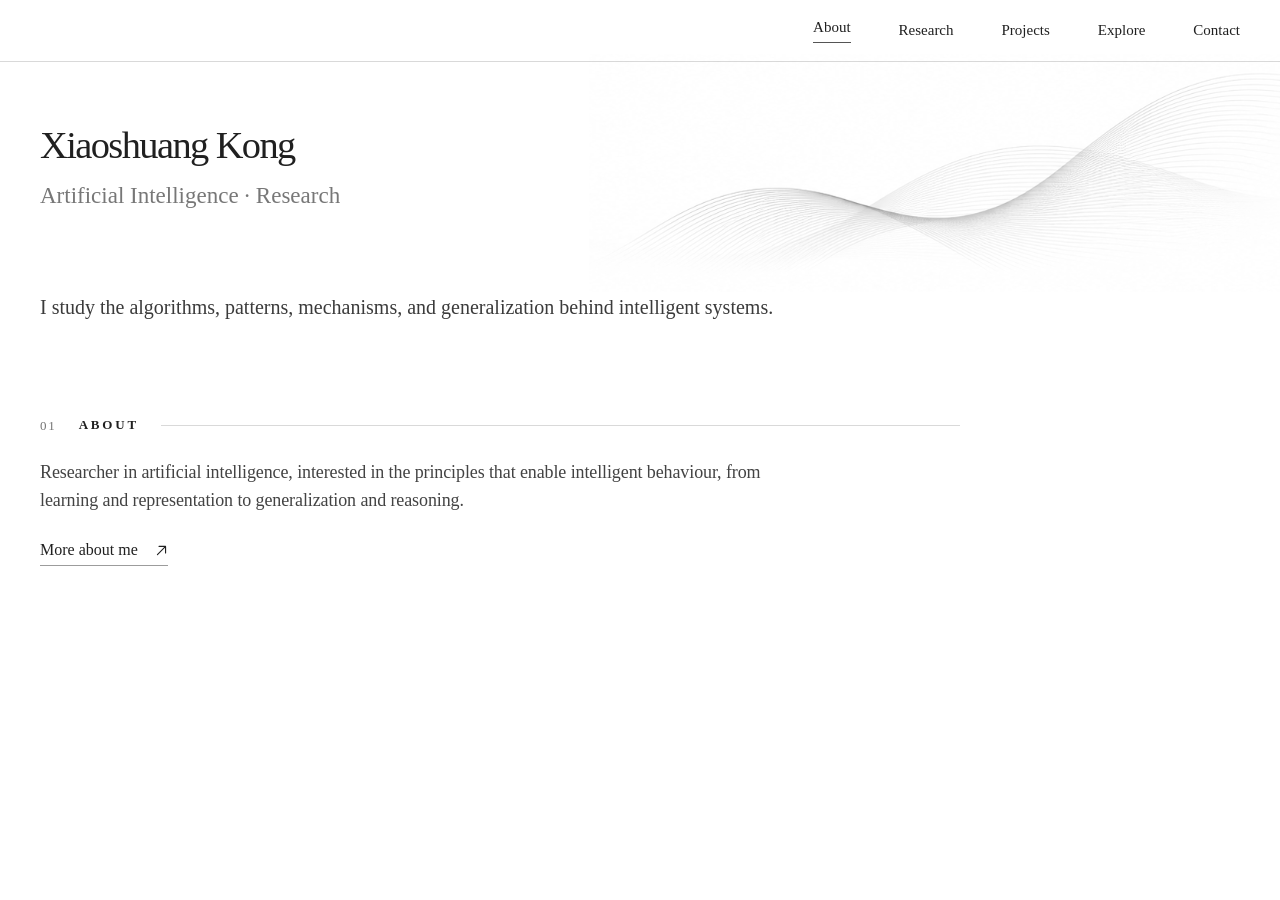
==== commit 182a1c0e: "optimize layout" ====
--- a/index.html
+++ b/index.html
@@ -6,14 +6,15 @@
   <meta name="color-scheme" content="light">
   <meta name="description" content="About — Xiaoshuang Kong, Artificial Intelligence Research.">
   <title>About · Xiaoshuang Kong</title>
-  <link rel="stylesheet" href="style.css?v=20261107-5">
-  <script src="site.js?v=20261107-5" defer></script>
+  <link rel="stylesheet" href="style.css?v=20261107-6">
+  <script src="site.js?v=20261107-6" defer></script>
 </head>
 <body data-page="about">
   <a class="skip" href="#main">Skip to content</a>
   <header id="site-header" class="header"></header>
   <main id="main" class="shell">
     <div id="site-intro"></div>
+    <p class="about-statement">I study the algorithms, patterns, mechanisms, and generalization behind intelligent systems.</p>
     <div class="page-content">
     <section id="about" class="section" aria-labelledby="about-title">
         <h2 class="section-heading" id="about-title"><span class="section-number">01</span><span class="section-title">ABOUT</span><span class="section-rule" aria-hidden="true"></span></h2>
--- a/style.css
+++ b/style.css
@@ -121,3 +121,15 @@
 
 /* Keep navigation aligned after removing the repeated name. */
 .header-inner { justify-content:flex-end; }
+
+/* Identical common introduction on every page. About owns its statement. */
+.hero { height:230px; min-height:0; padding-top:64px; padding-bottom:44px; }
+.hero-art { bottom:0; }
+.about-statement { margin:0 0 52px; max-width:760px; color:#3b3b3b; font-size:20px; line-height:1.55; }
+@media(max-width:800px) {
+  .hero { height:215px; min-height:0; padding-top:56px; padding-bottom:36px; }
+}
+@media(max-width:520px) {
+  .hero { height:195px; min-height:0; padding-top:45px; padding-bottom:32px; }
+  .about-statement { font-size:17px; margin-bottom:30px; }
+}
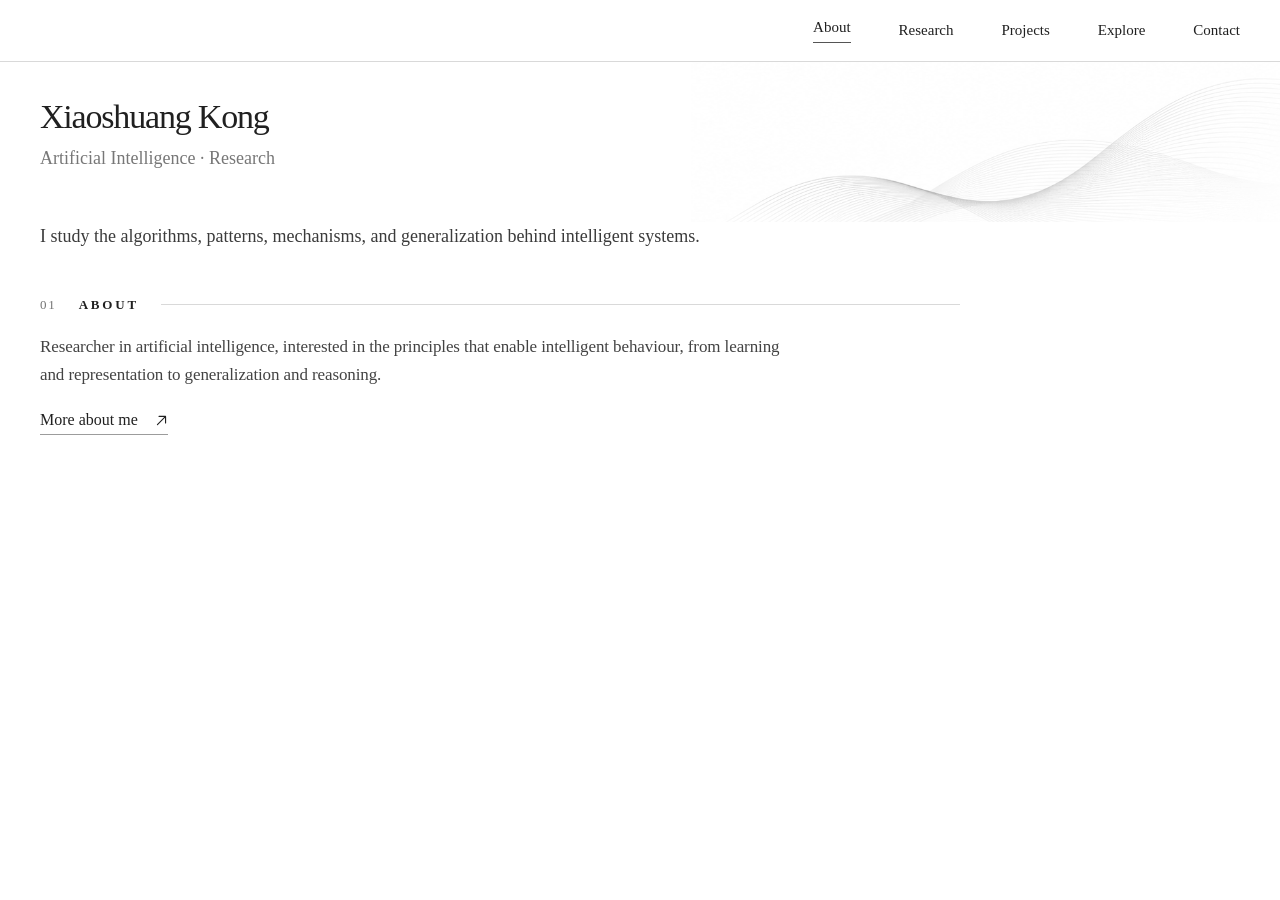
==== commit e361c0a5: "optimize layout" ====
--- a/index.html
+++ b/index.html
@@ -6,7 +6,7 @@
   <meta name="color-scheme" content="light">
   <meta name="description" content="About — Xiaoshuang Kong, Artificial Intelligence Research.">
   <title>About · Xiaoshuang Kong</title>
-  <link rel="stylesheet" href="style.css?v=20261107-6">
+  <link rel="stylesheet" href="style.css?v=20261107-8">
   <script src="site.js?v=20261107-6" defer></script>
 </head>
 <body data-page="about">
--- a/style.css
+++ b/style.css
@@ -122,14 +122,29 @@
 /* Keep navigation aligned after removing the repeated name. */
 .header-inner { justify-content:flex-end; }
 
-/* Identical common introduction on every page. About owns its statement. */
-.hero { height:230px; min-height:0; padding-top:64px; padding-bottom:44px; }
-.hero-art { bottom:0; }
-.about-statement { margin:0 0 52px; max-width:760px; color:#3b3b3b; font-size:20px; line-height:1.55; }
+/* Compact, consistent common header and page rhythm. */
+.hero { height:160px; min-height:0; padding:36px 0 28px; }
+.hero h1 { font-size:34px; line-height:1.12; margin-bottom:10px; letter-spacing:-.035em; }
+.hero-subtitle { font-size:18px; line-height:1.4; }
+.hero-art { bottom:0; width:46vw; max-height:160px; overflow:hidden; opacity:.75; }
+.hero-art img { width:100%; height:auto; }
+.about-statement { margin:0 0 22px; max-width:760px; color:#3b3b3b; font-size:18px; line-height:1.6; }
+.page-content .section { padding:22px 0 32px; }
+.page-content .section-heading { margin-bottom:18px; }
+.page-content .section-description { font-size:17px; line-height:1.65; }
+.page-content .more-link { margin-top:20px; }
 @media(max-width:800px) {
-  .hero { height:215px; min-height:0; padding-top:56px; padding-bottom:36px; }
+ .hero { height:150px; min-height:0; padding:32px 0 24px; }
+ .hero h1 { font-size:32px; }
+ .hero-art { width:65%; max-height:150px; }
 }
 @media(max-width:520px) {
-  .hero { height:195px; min-height:0; padding-top:45px; padding-bottom:32px; }
-  .about-statement { font-size:17px; margin-bottom:30px; }
+ .header-inner { min-height:55px; padding-block:15px; }
+ .hero { height:136px; min-height:0; padding:28px 0 20px; }
+ .hero h1 { font-size:29px; margin-bottom:9px; }
+ .hero-subtitle { font-size:16px; }
+ .hero-art { width:80%; max-height:136px; opacity:.55; }
+ .about-statement { font-size:16px; margin-bottom:18px; }
+ .page-content .section { padding:20px 0 28px; }
+ .page-content .section-description { font-size:16px; }
 }
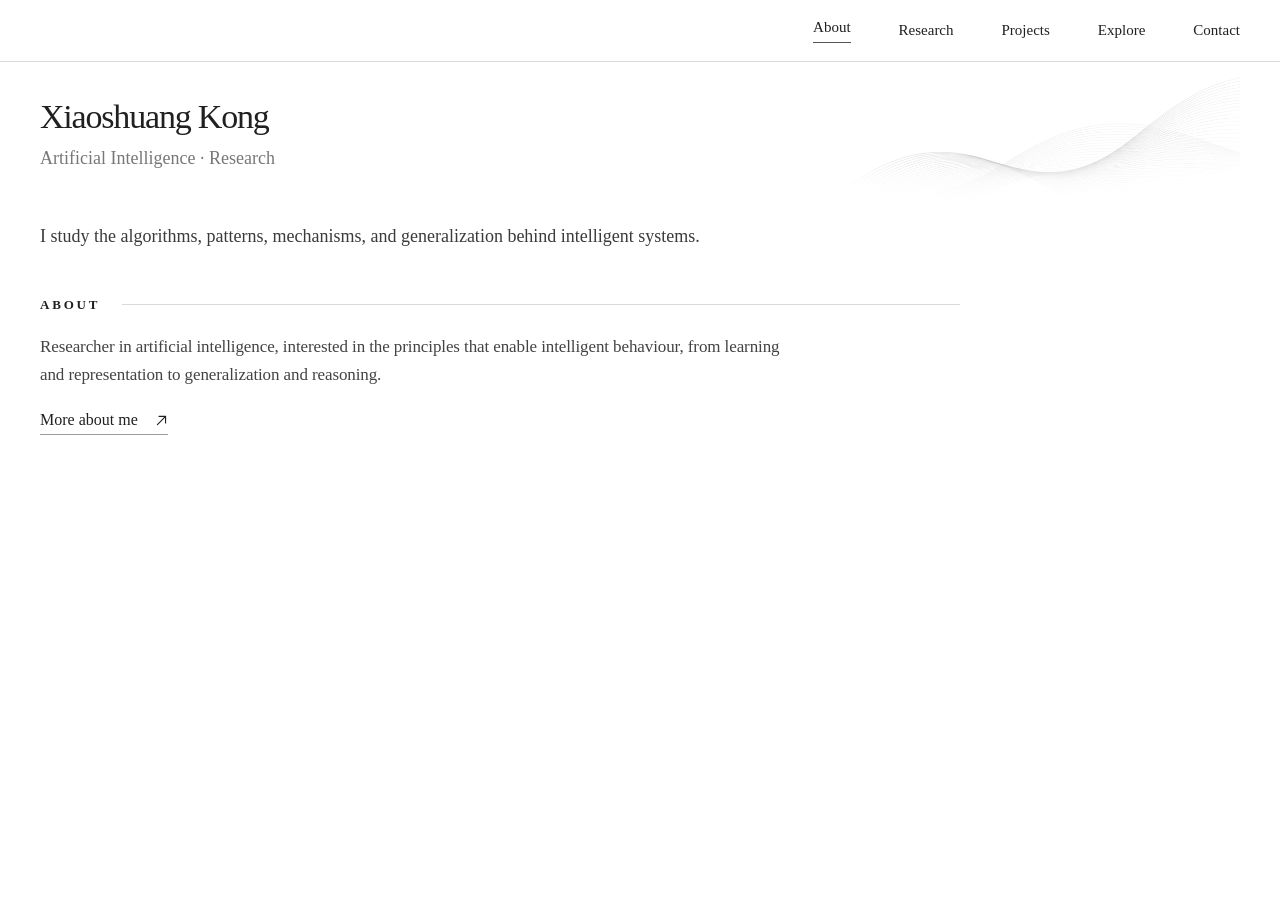
==== commit c441f5e8: "optimize layout" ====
--- a/index.html
+++ b/index.html
@@ -6,7 +6,7 @@
   <meta name="color-scheme" content="light">
   <meta name="description" content="About — Xiaoshuang Kong, Artificial Intelligence Research.">
   <title>About · Xiaoshuang Kong</title>
-  <link rel="stylesheet" href="style.css?v=20261107-8">
+  <link rel="stylesheet" href="style.css?v=20261107-9">
   <script src="site.js?v=20261107-6" defer></script>
 </head>
 <body data-page="about">
@@ -17,7 +17,7 @@
     <p class="about-statement">I study the algorithms, patterns, mechanisms, and generalization behind intelligent systems.</p>
     <div class="page-content">
     <section id="about" class="section" aria-labelledby="about-title">
-        <h2 class="section-heading" id="about-title"><span class="section-number">01</span><span class="section-title">ABOUT</span><span class="section-rule" aria-hidden="true"></span></h2>
+        <h2 class="section-heading" id="about-title"><span class="section-title">ABOUT</span><span class="section-rule" aria-hidden="true"></span></h2>
         <p class="section-description">Researcher in artificial intelligence, interested in the principles that enable intelligent behaviour, from learning and representation to generalization and reasoning.</p>
         <a class="plain-link more-link" href="https://github.com/xskongai" target="_blank" rel="noopener noreferrer">More about me <svg xmlns="http://www.w3.org/2000/svg" viewBox="0 0 16 16" aria-hidden="true" fill="none" stroke="currentColor" stroke-linecap="round" stroke-linejoin="round"><path d="M3 13 13 3M5 3h8v8"/></svg></a>
       </section>
--- a/style.css
+++ b/style.css
@@ -148,3 +148,18 @@
  .page-content .section { padding:20px 0 28px; }
  .page-content .section-description { font-size:16px; }
 }
+
+/* Fit the artwork inside the shared header and soften its outer edges. */
+.hero { overflow:hidden; }
+.hero-art {
+ top:0; bottom:auto; right:calc(50% - 50vw); width:50vw; height:100%;
+ max-height:none; opacity:.65;
+ -webkit-mask-image:linear-gradient(to right,transparent 0%,#000 22%),linear-gradient(to bottom,#000 55%,transparent 100%);
+ -webkit-mask-composite:source-in;
+ mask-image:linear-gradient(to right,transparent 0%,#000 22%),linear-gradient(to bottom,#000 55%,transparent 100%);
+ mask-composite:intersect;
+}
+.hero-art img { width:100%; height:100%; object-fit:contain; object-position:right center; }
+.section-number { display:none; }
+@media(max-width:800px) { .hero-art { width:55vw; right:-26px; height:100%; max-height:none; } }
+@media(max-width:520px) { .hero-art { width:65vw; right:-18px; opacity:.4; height:100%; max-height:none; } }
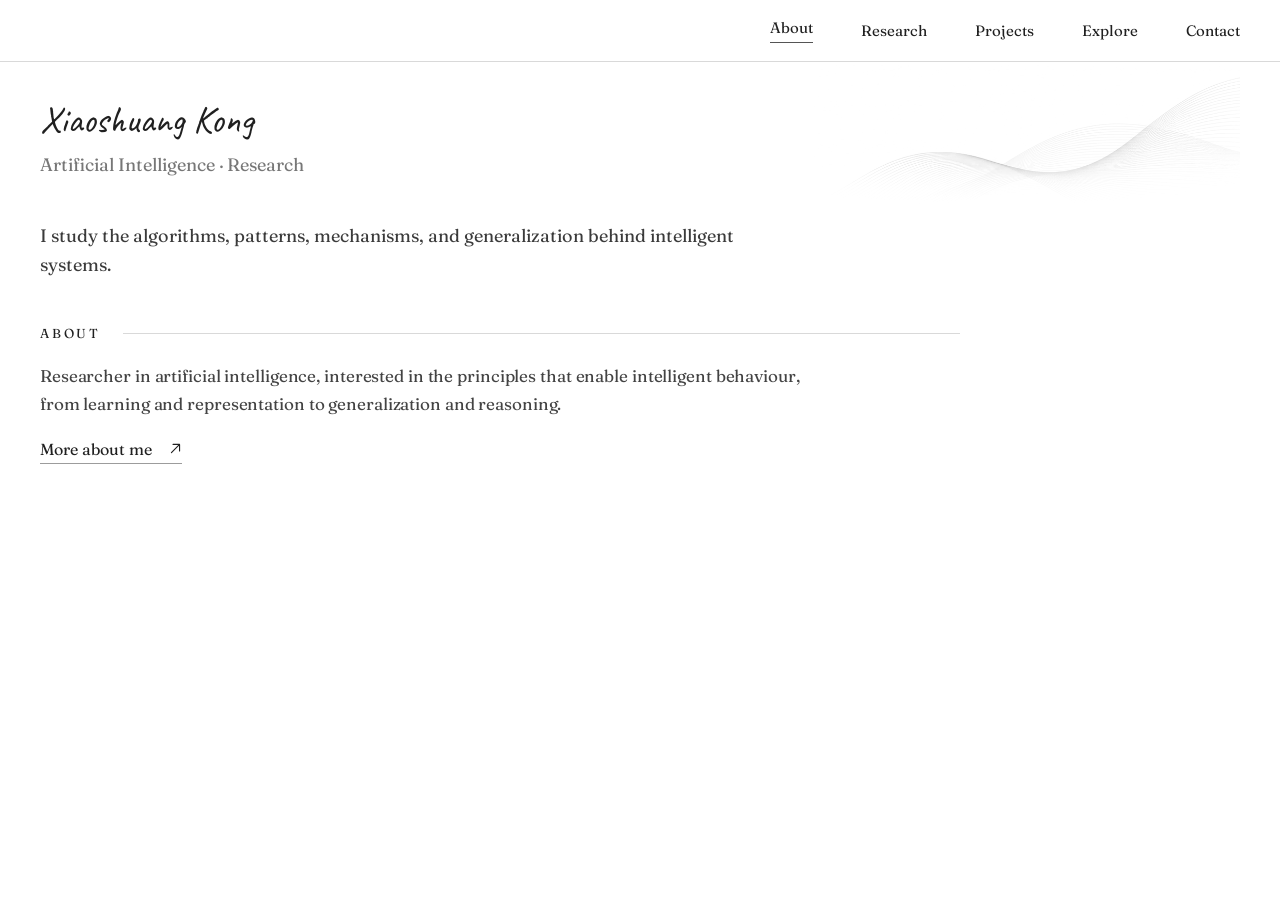
==== commit 4aeccfb5: "optimize layout" ====
--- a/index.html
+++ b/index.html
@@ -6,7 +6,7 @@
   <meta name="color-scheme" content="light">
   <meta name="description" content="About — Xiaoshuang Kong, Artificial Intelligence Research.">
   <title>About · Xiaoshuang Kong</title>
-  <link rel="stylesheet" href="style.css?v=20261107-9">
+  <link rel="stylesheet" href="style.css?v=20261107-type1">
   <script src="site.js?v=20261107-6" defer></script>
 </head>
 <body data-page="about">
--- a/style.css
+++ b/style.css
@@ -1,9 +1,11 @@
+@font-face { font-family:'Caveat'; font-style:normal; font-weight:400; font-display:swap; src:url('assets/fonts/caveat.ttf') format('truetype'); }
+@font-face { font-family:'Fraunces'; font-style:normal; font-weight:400; font-display:swap; src:url('assets/fonts/fraunces.ttf') format('truetype'); }
 
     /* One-file Github Pages site. Visual design follows the supplied reference. */
     :root { color-scheme: light; --ink:#202020; --soft:#606060; --muted:#858585; --line:#d9d9d9; --inner:1400px; }
     *, *::before, *::after { box-sizing: border-box; }
     html { scroll-behavior:smooth; scroll-padding-top:86px; }
-    body { margin:0; background:#fff; color:var(--ink); font-family:Georgia,"Times New Roman",Times,serif; -webkit-font-smoothing:antialiased; }
+    body { margin:0; background:#fff; color:var(--ink); font-family:"Fraunces",Georgia,"Times New Roman",serif; -webkit-font-smoothing:antialiased; }
     a { color:inherit; text-decoration:none; }
     a:focus-visible { outline:2px solid #888; outline-offset:5px; }
     .shell { width:min(var(--inner),calc(100% - 80px)); margin-inline:auto; }
@@ -163,3 +165,13 @@
 .section-number { display:none; }
 @media(max-width:800px) { .hero-art { width:55vw; right:-26px; height:100%; max-height:none; } }
 @media(max-width:520px) { .hero-art { width:65vw; right:-18px; opacity:.4; height:100%; max-height:none; } }
+
+/* Approved typography: Fraunces throughout, Caveat only for the signature. */
+body { font-weight:400; font-optical-sizing:auto; }
+.hero h1 { font-family:"Caveat",cursive; font-weight:400; letter-spacing:0; font-size:38px; line-height:1.15; }
+.nav a, .hero-subtitle, .section-title, .section-description, .about-statement, .plain-link, .project-name, .project-description { font-family:inherit; }
+.section-title, .project-name { font-weight:500; }
+.hero-subtitle { font-size:18px; }
+.about-statement { font-size:18px; }
+@media(max-width:800px) { .hero h1 { font-size:36px; } }
+@media(max-width:520px) { .hero h1 { font-size:32px; } .hero-subtitle {font-size:16px;} .about-statement {font-size:16px;} }
